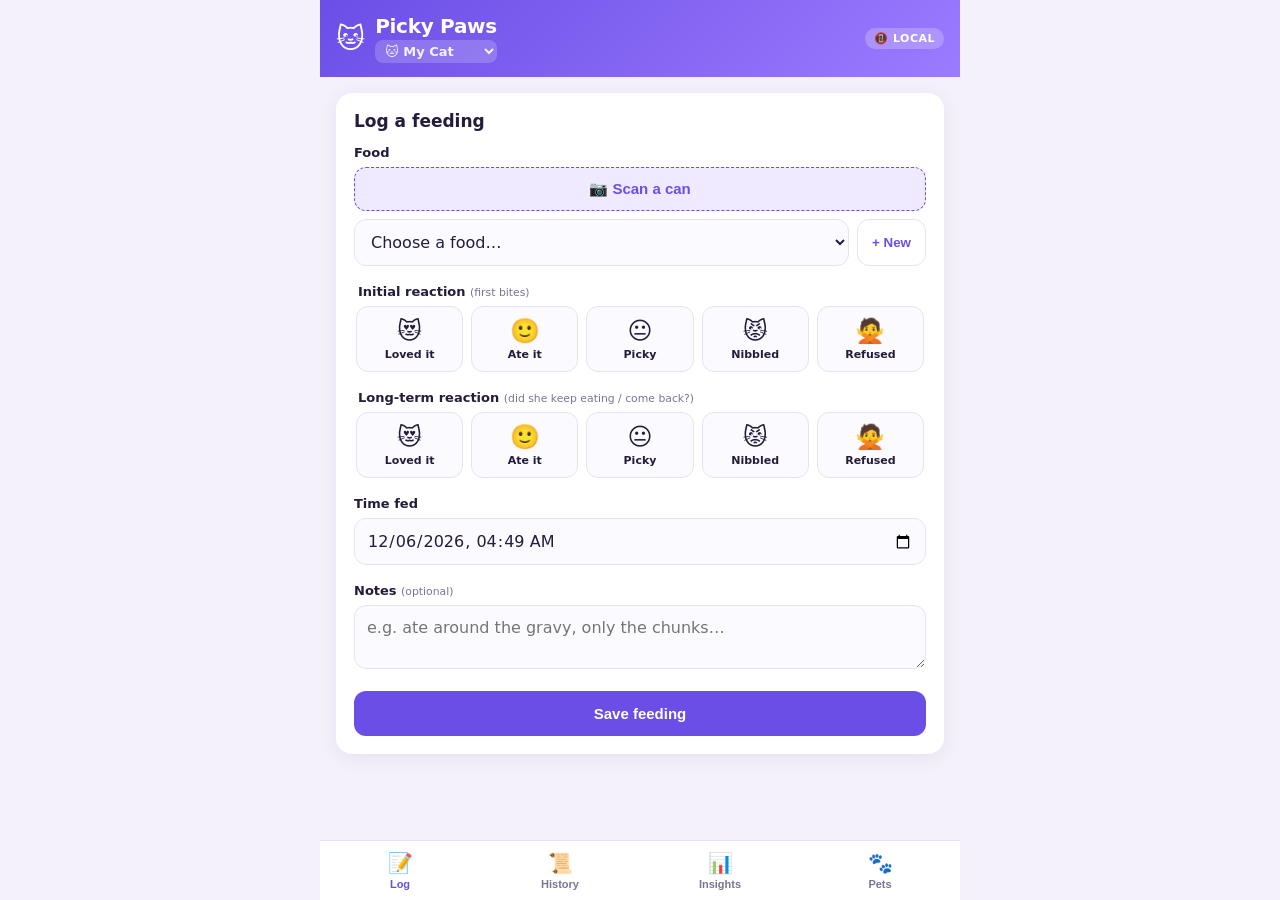
==== index.html @ f0c49b37 "Initial commit: Picky Paws cat food tracker Local-first static web app (no build step): food logging" ====
<!DOCTYPE html>
<html lang="en">
<head>
  <meta charset="UTF-8" />
  <meta name="viewport" content="width=device-width, initial-scale=1, viewport-fit=cover" />
  <meta name="theme-color" content="#6b4ee6" />
  <title>Picky Paws — Cat Food Tracker</title>
  <link rel="manifest" href="manifest.webmanifest" />
  <link rel="icon" href="data:image/svg+xml,%3Csvg xmlns='http://www.w3.org/2000/svg' viewBox='0 0 100 100'%3E%3Ctext y='.9em' font-size='90'%3E%F0%9F%90%B1%3C/text%3E%3C/svg%3E" />
  <link rel="stylesheet" href="css/styles.css" />
</head>
<body>
  <header class="app-header">
    <div class="brand">
      <span class="brand-emoji">🐱</span>
      <div>
        <h1>Picky Paws</h1>
        <p class="tagline" id="petSwitcherWrap"></p>
      </div>
    </div>
    <span class="mode-badge" id="modeBadge" title="Where your data is stored"></span>
  </header>

  <main>
    <!-- LOG tab -->
    <section class="tab" id="tab-log" data-tab="log">
      <form id="entryForm" class="card">
        <h2>Log a feeding</h2>

        <label class="field">
          <span>Food</span>
          <button type="button" id="scanBtn" class="scan-btn">📷 Scan a can</button>
          <div class="food-row">
            <select id="foodSelect" required></select>
            <button type="button" id="addFoodBtn" class="ghost-btn" title="Add a custom food">+ New</button>
          </div>
        </label>

        <fieldset class="field">
          <legend>Initial reaction <small>(first bites)</small></legend>
          <div class="reaction-grid" id="initialReactions"></div>
        </fieldset>

        <fieldset class="field">
          <legend>Long-term reaction <small>(did she keep eating / come back?)</small></legend>
          <div class="reaction-grid" id="longtermReactions"></div>
        </fieldset>

        <label class="field">
          <span>Time fed</span>
          <input type="datetime-local" id="fedAt" required />
        </label>

        <label class="field">
          <span>Notes <small>(optional)</small></span>
          <textarea id="notes" rows="2" placeholder="e.g. ate around the gravy, only the chunks…"></textarea>
        </label>

        <button type="submit" class="primary-btn">Save feeding</button>
        <p class="form-msg" id="entryMsg" hidden></p>
      </form>
    </section>

    <!-- HISTORY tab -->
    <section class="tab" id="tab-history" data-tab="history" hidden>
      <div class="card">
        <h2>History</h2>
        <div id="historyList" class="history-list"></div>
      </div>
    </section>

    <!-- INSIGHTS tab -->
    <section class="tab" id="tab-insights" data-tab="insights" hidden>
      <div class="kpi-grid" id="kpiGrid"></div>
      <div class="card">
        <h2>Reaction breakdown</h2>
        <div id="breakdownChart"></div>
      </div>
      <div class="card">
        <h2>Acceptance over time</h2>
        <div id="trendChart"></div>
      </div>
      <div class="card">
        <h2>Food leaderboard</h2>
        <p class="muted">Ranked by her average initial reaction. Watch the <strong>drift</strong> column — that's foods she loves at first but cools on.</p>
        <div id="leaderboard"></div>
      </div>
    </section>

    <!-- PETS tab -->
    <section class="tab" id="tab-pets" data-tab="pets" hidden>
      <div class="card">
        <h2>Pets &amp; profiles</h2>
        <div id="petList" class="pet-list"></div>
        <button type="button" id="addPetBtn" class="primary-btn">+ Add a pet</button>
      </div>
      <div class="card">
        <h2>Data</h2>
        <p class="muted">Your log lives <span id="dataLocation"></span>.</p>
        <div class="btn-row">
          <button type="button" id="exportBtn" class="ghost-btn">Export JSON</button>
          <button type="button" id="importBtn" class="ghost-btn">Import JSON</button>
          <input type="file" id="importFile" accept="application/json" hidden />
        </div>
      </div>
    </section>
  </main>

  <nav class="tab-bar">
    <button class="tab-btn active" data-go="log"><span>📝</span>Log</button>
    <button class="tab-btn" data-go="history"><span>📜</span>History</button>
    <button class="tab-btn" data-go="insights"><span>📊</span>Insights</button>
    <button class="tab-btn" data-go="pets"><span>🐾</span>Pets</button>
  </nav>

  <!-- Generic modal host -->
  <div class="modal-backdrop" id="modalBackdrop" hidden>
    <div class="modal card" id="modalBox"></div>
  </div>

  <script type="module" src="js/app.js"></script>
</body>
</html>
---- css/styles.css ----
:root {
  --bg: #f4f1fb;
  --card: #ffffff;
  --ink: #241c3a;
  --muted: #7b7494;
  --line: #e7e2f3;
  --brand: #6b4ee6;
  --brand-soft: #efeaff;
  --good: #2bb673;
  --bad: #e0556b;
  --warn: #e8a33d;
  --radius: 16px;
  --shadow: 0 4px 18px rgba(60, 40, 120, 0.08);
}

* { box-sizing: border-box; }

html, body {
  margin: 0;
  background: var(--bg);
  color: var(--ink);
  font-family: -apple-system, BlinkMacSystemFont, "Segoe UI", Roboto, system-ui, sans-serif;
  -webkit-font-smoothing: antialiased;
}

body {
  max-width: 640px;
  margin: 0 auto;
  padding-bottom: calc(72px + env(safe-area-inset-bottom));
  min-height: 100vh;
}

/* ── Header ── */
.app-header {
  position: sticky;
  top: 0;
  z-index: 10;
  display: flex;
  align-items: center;
  justify-content: space-between;
  gap: 12px;
  padding: 14px 16px calc(14px);
  padding-top: calc(14px + env(safe-area-inset-top));
  background: linear-gradient(135deg, var(--brand), #9b7bff);
  color: #fff;
}
.brand { display: flex; align-items: center; gap: 10px; }
.brand-emoji { font-size: 28px; }
.app-header h1 { margin: 0; font-size: 20px; font-weight: 700; letter-spacing: -0.3px; }
.tagline { margin: 2px 0 0; font-size: 13px; opacity: 0.92; }
.tagline select {
  background: rgba(255,255,255,0.2);
  color: #fff;
  border: none;
  border-radius: 8px;
  padding: 3px 6px;
  font-size: 13px;
  font-weight: 600;
}
.tagline select option { color: var(--ink); }
.mode-badge {
  font-size: 11px;
  font-weight: 700;
  text-transform: uppercase;
  letter-spacing: 0.5px;
  background: rgba(255,255,255,0.22);
  padding: 4px 9px;
  border-radius: 999px;
  white-space: nowrap;
}

/* ── Layout ── */
main { padding: 16px; }
.tab { animation: fade 0.18s ease; }
@keyframes fade { from { opacity: 0; transform: translateY(4px); } to { opacity: 1; } }

.card {
  background: var(--card);
  border-radius: var(--radius);
  box-shadow: var(--shadow);
  padding: 18px;
  margin-bottom: 16px;
}
.card h2 { margin: 0 0 14px; font-size: 17px; }
.muted { color: var(--muted); font-size: 13px; line-height: 1.5; }

/* ── Form ── */
.field { display: block; margin-bottom: 18px; border: none; padding: 0; }
.field > span, legend { display: block; font-size: 13px; font-weight: 600; margin-bottom: 7px; }
.field small, legend small { color: var(--muted); font-weight: 400; }

select, input, textarea {
  width: 100%;
  font: inherit;
  color: var(--ink);
  background: #fbfaff;
  border: 1.5px solid var(--line);
  border-radius: 12px;
  padding: 12px;
}
select:focus, input:focus, textarea:focus {
  outline: none;
  border-color: var(--brand);
  box-shadow: 0 0 0 3px var(--brand-soft);
}
textarea { resize: vertical; }

.food-row { display: flex; gap: 8px; }
.food-row select { flex: 1; }
.food-row input { flex: 1; }

.scan-btn {
  width: 100%;
  border: 1.5px dashed var(--brand);
  background: var(--brand-soft);
  color: var(--brand);
  font-weight: 700;
  font-size: 15px;
  padding: 12px;
  border-radius: 12px;
  cursor: pointer;
  margin-bottom: 8px;
}
.scan-btn:active { transform: scale(0.99); }

/* Camera viewport in the scan modal */
.scanner {
  position: relative;
  width: 100%;
  aspect-ratio: 4 / 3;
  background: #000;
  border-radius: 12px;
  overflow: hidden;
  margin-bottom: 10px;
}
.scanner video { width: 100%; height: 100%; object-fit: cover; }
.scan-reticle {
  position: absolute;
  inset: 22% 12%;
  border: 3px solid rgba(255, 255, 255, 0.9);
  border-radius: 12px;
  box-shadow: 0 0 0 100vmax rgba(0, 0, 0, 0.22);
  pointer-events: none;
}
details.manual { margin: 2px 0 10px; font-size: 14px; }
details.manual summary { cursor: pointer; color: var(--brand); font-weight: 600; }
code {
  background: var(--bg);
  padding: 2px 6px;
  border-radius: 6px;
  font-size: 13px;
  font-family: ui-monospace, SFMono-Regular, Menlo, monospace;
}

.reaction-grid {
  display: grid;
  grid-template-columns: repeat(auto-fit, minmax(86px, 1fr));
  gap: 8px;
}
.reaction-grid label {
  position: relative;
  display: flex;
  flex-direction: column;
  align-items: center;
  gap: 3px;
  padding: 10px 4px;
  border: 1.5px solid var(--line);
  border-radius: 12px;
  cursor: pointer;
  text-align: center;
  background: #fbfaff;
  transition: border-color .12s, background .12s;
}
.reaction-grid label .emoji { font-size: 24px; }
.reaction-grid label .name { font-size: 11px; font-weight: 600; }
.reaction-grid input { position: absolute; opacity: 0; pointer-events: none; }
.reaction-grid label:has(input:checked) {
  border-color: var(--brand);
  background: var(--brand-soft);
  box-shadow: 0 0 0 2px var(--brand-soft);
}

/* ── Buttons ── */
.primary-btn {
  width: 100%;
  border: none;
  background: var(--brand);
  color: #fff;
  font-weight: 700;
  font-size: 15px;
  padding: 14px;
  border-radius: 12px;
  cursor: pointer;
}
.primary-btn:active { transform: scale(0.99); }
.ghost-btn {
  border: 1.5px solid var(--line);
  background: #fff;
  color: var(--brand);
  font-weight: 600;
  padding: 10px 14px;
  border-radius: 12px;
  cursor: pointer;
  white-space: nowrap;
}
.btn-row { display: flex; gap: 8px; flex-wrap: wrap; }
.form-msg {
  margin: 12px 0 0;
  padding: 10px 12px;
  border-radius: 10px;
  font-size: 14px;
  font-weight: 600;
  background: #e7f8ef;
  color: var(--good);
}

/* ── History ── */
.history-list { display: flex; flex-direction: column; gap: 10px; }
.entry {
  display: flex;
  align-items: flex-start;
  gap: 12px;
  padding: 12px;
  border: 1.5px solid var(--line);
  border-radius: 12px;
}
.entry .react-emojis { font-size: 22px; white-space: nowrap; }
.entry .body { flex: 1; min-width: 0; }
.entry .food { font-weight: 600; font-size: 14px; }
.entry .when { font-size: 12px; color: var(--muted); margin-top: 2px; }
.entry .note { font-size: 13px; margin-top: 6px; color: #4a4360; }
.entry .row-actions { display: flex; gap: 6px; }
.icon-btn {
  border: none; background: none; cursor: pointer;
  font-size: 15px; padding: 4px; color: var(--muted); border-radius: 8px;
}
.icon-btn:hover { background: var(--bg); }
.empty { text-align: center; color: var(--muted); padding: 28px 8px; font-size: 14px; }

/* ── KPIs ── */
.kpi-grid {
  display: grid;
  grid-template-columns: repeat(2, 1fr);
  gap: 12px;
  margin-bottom: 16px;
}
.kpi {
  background: var(--card);
  border-radius: var(--radius);
  box-shadow: var(--shadow);
  padding: 16px;
}
.kpi .value { font-size: 26px; font-weight: 800; letter-spacing: -0.5px; }
.kpi .label { font-size: 12px; color: var(--muted); margin-top: 2px; }

/* ── Charts ── */
.bar-row { display: flex; align-items: center; gap: 10px; margin: 7px 0; font-size: 13px; }
.bar-row .bar-label { width: 96px; flex-shrink: 0; }
.bar-track { flex: 1; background: var(--bg); border-radius: 999px; height: 18px; overflow: hidden; }
.bar-fill { display: block; height: 100%; border-radius: 999px; background: var(--brand); }
.bar-row .bar-val { width: 34px; text-align: right; color: var(--muted); font-variant-numeric: tabular-nums; }

.spark { display: flex; align-items: flex-end; gap: 6px; height: 120px; padding-top: 8px; }
.spark .col { flex: 1; display: flex; flex-direction: column; align-items: center; gap: 4px; height: 100%; justify-content: flex-end; }
.spark .col .stalk { width: 100%; max-width: 34px; background: var(--brand); border-radius: 6px 6px 0 0; }
.spark .col .cap { font-size: 10px; color: var(--muted); }

/* ── Leaderboard ── */
.lb-row {
  display: grid;
  grid-template-columns: 1fr auto auto;
  gap: 8px 12px;
  align-items: center;
  padding: 10px 0;
  border-bottom: 1px solid var(--line);
  font-size: 14px;
}
.lb-row:last-child { border-bottom: none; }
.lb-row .lb-name { font-weight: 600; }
.lb-row .lb-sub { font-size: 12px; color: var(--muted); }
.lb-stat { text-align: right; font-variant-numeric: tabular-nums; }
.drift-up { color: var(--good); font-weight: 700; }
.drift-down { color: var(--bad); font-weight: 700; }
.drift-flat { color: var(--muted); }

/* ── Pets ── */
.pet-list { display: flex; flex-direction: column; gap: 10px; margin-bottom: 14px; }
.pet {
  display: flex; align-items: center; gap: 12px;
  padding: 12px; border: 1.5px solid var(--line); border-radius: 12px;
}
.pet.active { border-color: var(--brand); background: var(--brand-soft); }
.pet .avatar { font-size: 26px; }
.pet .info { flex: 1; }
.pet .info .name { font-weight: 600; }
.pet .info .meta { font-size: 12px; color: var(--muted); }

/* ── Tab bar ── */
.tab-bar {
  position: fixed;
  bottom: 0;
  left: 0;
  right: 0;
  max-width: 640px;
  margin: 0 auto;
  display: flex;
  background: rgba(255,255,255,0.96);
  backdrop-filter: blur(8px);
  border-top: 1px solid var(--line);
  padding-bottom: env(safe-area-inset-bottom);
}
.tab-btn {
  flex: 1;
  border: none;
  background: none;
  padding: 10px 4px;
  font-size: 11px;
  font-weight: 600;
  color: var(--muted);
  cursor: pointer;
  display: flex;
  flex-direction: column;
  align-items: center;
  gap: 3px;
}
.tab-btn span { font-size: 20px; }
.tab-btn.active { color: var(--brand); }

/* ── Modal ── */
.modal-backdrop {
  position: fixed; inset: 0; z-index: 50;
  background: rgba(30,20,60,0.45);
  display: flex; align-items: center; justify-content: center;
  padding: 16px;
}
/* `display:flex` above would otherwise override the `hidden` attribute,
   leaving the empty modal + overlay permanently on screen. */
.modal-backdrop[hidden] { display: none; }
.modal { width: 100%; max-width: 440px; margin: 0; max-height: 88vh; overflow-y: auto; }
.modal h2 { margin-top: 0; }
.modal .btn-row { margin-top: 16px; }
.modal .field { margin-bottom: 14px; }
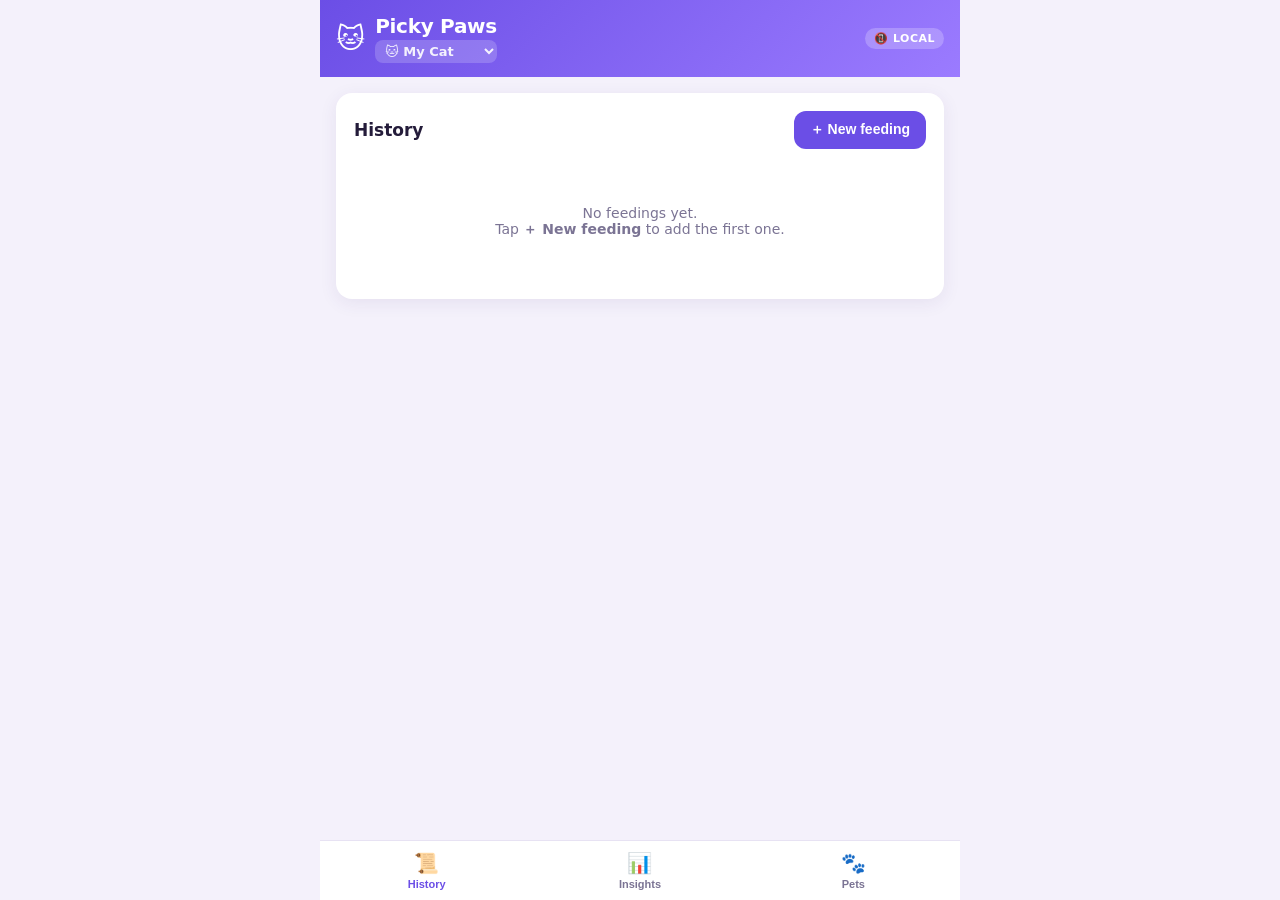
==== commit 3a4f68fd: "Simplify to one rating + History-first entry UX - Collapse initial/long-term reactions into a single" ====
--- a/index.html
+++ b/index.html
@@ -22,49 +22,13 @@
   </header>
 
   <main>
-    <!-- LOG tab -->
-    <section class="tab" id="tab-log" data-tab="log">
-      <form id="entryForm" class="card">
-        <h2>Log a feeding</h2>
-
-        <label class="field">
-          <span>Food</span>
-          <button type="button" id="scanBtn" class="scan-btn">📷 Scan a can</button>
-          <div class="food-row">
-            <select id="foodSelect" required></select>
-            <button type="button" id="addFoodBtn" class="ghost-btn" title="Add a custom food">+ New</button>
-          </div>
-        </label>
-
-        <fieldset class="field">
-          <legend>Initial reaction <small>(first bites)</small></legend>
-          <div class="reaction-grid" id="initialReactions"></div>
-        </fieldset>
-
-        <fieldset class="field">
-          <legend>Long-term reaction <small>(did she keep eating / come back?)</small></legend>
-          <div class="reaction-grid" id="longtermReactions"></div>
-        </fieldset>
-
-        <label class="field">
-          <span>Time fed</span>
-          <input type="datetime-local" id="fedAt" required />
-        </label>
-
-        <label class="field">
-          <span>Notes <small>(optional)</small></span>
-          <textarea id="notes" rows="2" placeholder="e.g. ate around the gravy, only the chunks…"></textarea>
-        </label>
-
-        <button type="submit" class="primary-btn">Save feeding</button>
-        <p class="form-msg" id="entryMsg" hidden></p>
-      </form>
-    </section>
-
-    <!-- HISTORY tab -->
-    <section class="tab" id="tab-history" data-tab="history" hidden>
+    <!-- HISTORY tab (default) -->
+    <section class="tab" id="tab-history" data-tab="history">
       <div class="card">
-        <h2>History</h2>
+        <div class="history-head">
+          <h2>History</h2>
+          <button type="button" id="newEntryBtn" class="primary-btn compact">＋ New feeding</button>
+        </div>
         <div id="historyList" class="history-list"></div>
       </div>
     </section>
@@ -82,7 +46,7 @@
       </div>
       <div class="card">
         <h2>Food leaderboard</h2>
-        <p class="muted">Ranked by her average initial reaction. Watch the <strong>drift</strong> column — that's foods she loves at first but cools on.</p>
+        <p class="muted">Her foods ranked by average rating — best-liked at the top.</p>
         <div id="leaderboard"></div>
       </div>
     </section>
@@ -107,13 +71,18 @@
   </main>
 
   <nav class="tab-bar">
-    <button class="tab-btn active" data-go="log"><span>📝</span>Log</button>
-    <button class="tab-btn" data-go="history"><span>📜</span>History</button>
+    <button class="tab-btn active" data-go="history"><span>📜</span>History</button>
     <button class="tab-btn" data-go="insights"><span>📊</span>Insights</button>
     <button class="tab-btn" data-go="pets"><span>🐾</span>Pets</button>
   </nav>
 
-  <!-- Generic modal host -->
+  <!-- New-feeding form lives in its own modal layer (below the utility modal,
+       so Scan / Add-food can stack on top of it) -->
+  <div class="modal-backdrop" id="entryBackdrop" hidden>
+    <div class="modal card" id="entryBox"></div>
+  </div>
+
+  <!-- Generic utility modal host (scan, add food, edit, pets) -->
   <div class="modal-backdrop" id="modalBackdrop" hidden>
     <div class="modal card" id="modalBox"></div>
   </div>
--- a/css/styles.css
+++ b/css/styles.css
@@ -268,7 +268,7 @@
 /* ── Leaderboard ── */
 .lb-row {
   display: grid;
-  grid-template-columns: 1fr auto auto;
+  grid-template-columns: 1fr auto;
   gap: 8px 12px;
   align-items: center;
   padding: 10px 0;
@@ -278,10 +278,8 @@
 .lb-row:last-child { border-bottom: none; }
 .lb-row .lb-name { font-weight: 600; }
 .lb-row .lb-sub { font-size: 12px; color: var(--muted); }
-.lb-stat { text-align: right; font-variant-numeric: tabular-nums; }
-.drift-up { color: var(--good); font-weight: 700; }
-.drift-down { color: var(--bad); font-weight: 700; }
-.drift-flat { color: var(--muted); }
+.lb-stat { text-align: right; font-variant-numeric: tabular-nums; font-weight: 700; font-size: 16px; }
+.lb-stat .lb-unit { color: var(--muted); font-weight: 400; font-size: 12px; }
 
 /* ── Pets ── */
 .pet-list { display: flex; flex-direction: column; gap: 10px; margin-bottom: 14px; }
@@ -340,3 +338,56 @@
 .modal h2 { margin-top: 0; }
 .modal .btn-row { margin-top: 16px; }
 .modal .field { margin-bottom: 14px; }
+
+/* Entry modal sits just below the utility modal so Scan / Add-food stack on top */
+#entryBackdrop { z-index: 45; }
+
+.modal-head {
+  display: flex;
+  align-items: center;
+  justify-content: space-between;
+  margin-bottom: 4px;
+}
+.modal-head h2 { margin: 0; }
+.close-x { font-size: 18px; color: var(--muted); }
+
+/* ── History header (title + New button) ── */
+.history-head {
+  display: flex;
+  align-items: center;
+  justify-content: space-between;
+  gap: 12px;
+  margin-bottom: 14px;
+}
+.history-head h2 { margin: 0; }
+.primary-btn.compact { width: auto; padding: 10px 16px; font-size: 14px; }
+
+/* ── Freshly-saved entry highlight ── */
+@keyframes just-added {
+  0%   { background: var(--brand-soft); border-color: var(--brand); transform: translateY(-6px); opacity: 0.4; }
+  30%  { transform: translateY(0); opacity: 1; }
+  100% { background: #fff; border-color: var(--line); }
+}
+.entry.just-added { animation: just-added 1.6s ease-out; }
+
+/* ── Toast ── */
+#toast {
+  position: fixed;
+  left: 50%;
+  bottom: calc(84px + env(safe-area-inset-bottom));
+  transform: translateX(-50%) translateY(20px);
+  z-index: 60;
+  max-width: 88%;
+  background: var(--ink);
+  color: #fff;
+  font-size: 14px;
+  font-weight: 600;
+  padding: 11px 16px;
+  border-radius: 12px;
+  box-shadow: 0 6px 20px rgba(0,0,0,0.25);
+  opacity: 0;
+  pointer-events: none;
+  transition: opacity .2s, transform .2s;
+}
+#toast.show { opacity: 1; transform: translateX(-50%) translateY(0); }
+#toast.error { background: var(--bad); }
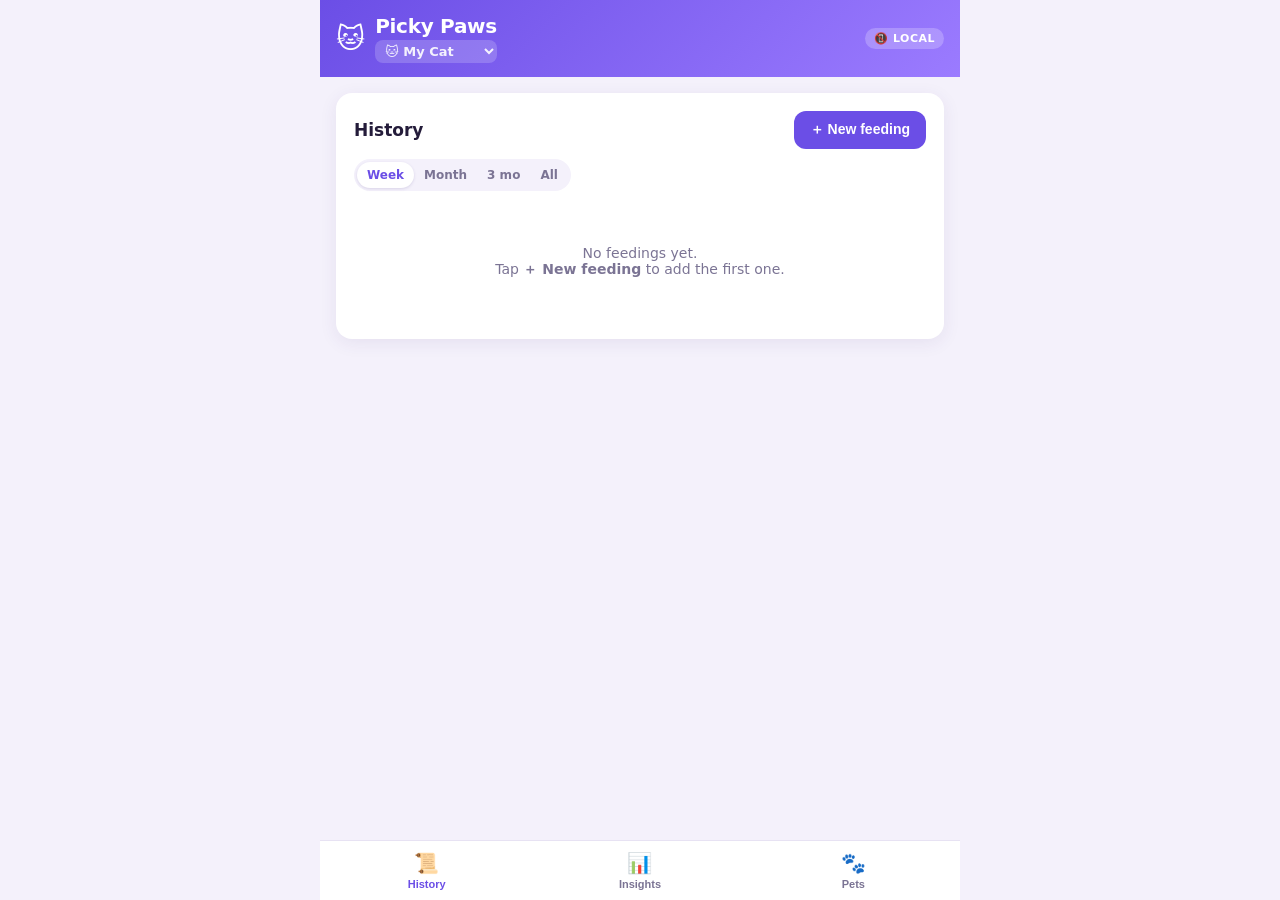
==== commit 662615d1: "History: week/month/3-month/all window + full-history pop-up History now shows the last week by defa" ====
--- a/index.html
+++ b/index.html
@@ -29,12 +29,33 @@
           <h2>History</h2>
           <button type="button" id="newEntryBtn" class="primary-btn compact">＋ New feeding</button>
         </div>
+        <div class="seg history-window" id="historyWindow" role="group" aria-label="Time window"></div>
         <div id="historyList" class="history-list"></div>
       </div>
     </section>
 
     <!-- INSIGHTS tab -->
     <section class="tab" id="tab-insights" data-tab="insights" hidden>
+      <div class="card">
+        <h2>💡 Suggested next</h2>
+        <p class="muted">Foods she rates highly that she hasn't had in the last 2 days. Tap one to log it.</p>
+        <div id="suggestions"></div>
+      </div>
+      <div class="card">
+        <div class="board-head">
+          <h2>🏆 Favorites</h2>
+          <div class="seg" id="prefWindow" role="group" aria-label="Time window"></div>
+        </div>
+        <p class="muted">Ranked by her average rating. Foods tried only once or twice count a little less.</p>
+        <div id="leaderboard"></div>
+      </div>
+      <div class="card">
+        <div class="board-head">
+          <h2>🔁 Most fed</h2>
+          <div class="seg" id="freqWindow" role="group" aria-label="Time window"></div>
+        </div>
+        <div id="freqBoard"></div>
+      </div>
       <div class="kpi-grid" id="kpiGrid"></div>
       <div class="card">
         <h2>Reaction breakdown</h2>
@@ -44,15 +65,14 @@
         <h2>Acceptance over time</h2>
         <div id="trendChart"></div>
       </div>
-      <div class="card">
-        <h2>Food leaderboard</h2>
-        <p class="muted">Her foods ranked by average rating — best-liked at the top.</p>
-        <div id="leaderboard"></div>
-      </div>
     </section>
 
     <!-- PETS tab -->
     <section class="tab" id="tab-pets" data-tab="pets" hidden>
+      <div class="card" id="accountCard" hidden>
+        <h2>Account</h2>
+        <div id="accountBox"></div>
+      </div>
       <div class="card">
         <h2>Pets &amp; profiles</h2>
         <div id="petList" class="pet-list"></div>
@@ -67,6 +87,11 @@
           <input type="file" id="importFile" accept="application/json" hidden />
         </div>
       </div>
+      <div class="card">
+        <h2>Help</h2>
+        <p class="muted">New here (or house-sitting)? The guide covers signing in, logging a feeding, and scanning cans.</p>
+        <a class="ghost-btn" href="help.html" style="display:inline-block;text-decoration:none">📖 How to use Picky Paws</a>
+      </div>
     </section>
   </main>
 
@@ -75,6 +100,9 @@
     <button class="tab-btn" data-go="insights"><span>📊</span>Insights</button>
     <button class="tab-btn" data-go="pets"><span>🐾</span>Pets</button>
   </nav>
+
+  <!-- Login gate (shown only in shared mode when signed out) -->
+  <div class="auth-gate" id="authGate" hidden></div>
 
   <!-- New-feeding form lives in its own modal layer (below the utility modal,
        so Scan / Add-food can stack on top of it) -->
--- a/css/styles.css
+++ b/css/styles.css
@@ -362,13 +362,55 @@
 .history-head h2 { margin: 0; }
 .primary-btn.compact { width: auto; padding: 10px 16px; font-size: 14px; }
 
-/* ── Freshly-saved entry highlight ── */
+/* ── Freshly-saved entry: a flashy "pop" celebration ── */
 @keyframes just-added {
-  0%   { background: var(--brand-soft); border-color: var(--brand); transform: translateY(-6px); opacity: 0.4; }
-  30%  { transform: translateY(0); opacity: 1; }
-  100% { background: #fff; border-color: var(--line); }
-}
-.entry.just-added { animation: just-added 1.6s ease-out; }
+  0% {
+    transform: scale(0.85) translateY(-16px);
+    opacity: 0;
+    background: #fff;
+    box-shadow: 0 0 0 0 rgba(107, 78, 230, 0);
+  }
+  14% {
+    transform: scale(1.06) translateY(0);
+    opacity: 1;
+    background: var(--brand-soft);
+    border-color: var(--brand);
+    box-shadow: 0 0 0 6px rgba(107, 78, 230, 0.30), 0 12px 32px rgba(107, 78, 230, 0.45);
+  }
+  32% {
+    transform: scale(0.99);
+    background: #e7f8ef;            /* success-green flash */
+    border-color: var(--good);
+    box-shadow: 0 0 0 5px rgba(43, 182, 115, 0.28), 0 8px 22px rgba(43, 182, 115, 0.30);
+  }
+  50% {
+    transform: scale(1);
+    background: var(--brand-soft);
+    border-color: var(--brand);
+    box-shadow: 0 0 0 4px rgba(107, 78, 230, 0.18);
+  }
+  100% {
+    background: #fff;
+    border-color: var(--line);
+    box-shadow: 0 0 0 0 rgba(107, 78, 230, 0);
+  }
+}
+.entry.just-added {
+  position: relative;
+  z-index: 1;
+  animation: just-added 2.4s cubic-bezier(.34, 1.56, .64, 1);
+}
+/* the reaction emoji gives a bouncy pop of its own */
+@keyframes pop-emoji {
+  0%   { transform: scale(0.4) rotate(-18deg); }
+  45%  { transform: scale(1.45) rotate(10deg); }
+  70%  { transform: scale(0.9) rotate(-4deg); }
+  100% { transform: scale(1) rotate(0); }
+}
+.entry.just-added .react-emojis {
+  display: inline-block;
+  animation: pop-emoji 0.9s 0.1s cubic-bezier(.34, 1.56, .64, 1) both;
+}
 
 /* ── Toast ── */
 #toast {
@@ -391,3 +433,150 @@
 }
 #toast.show { opacity: 1; transform: translateX(-50%) translateY(0); }
 #toast.error { background: var(--bad); }
+
+/* ── Login gate ── */
+.auth-gate {
+  position: fixed; inset: 0; z-index: 100;
+  background: linear-gradient(135deg, var(--brand), #9b7bff);
+  display: flex; align-items: center; justify-content: center;
+  padding: 20px;
+}
+.auth-gate[hidden] { display: none; }
+.auth-card { width: 100%; max-width: 380px; margin: 0; }
+.auth-brand { display: flex; align-items: center; gap: 10px; margin-bottom: 6px; }
+.auth-brand h1 { margin: 0; font-size: 22px; }
+.auth-brand .brand-emoji { font-size: 30px; }
+.auth-card .primary-btn { margin-top: 4px; }
+.auth-card .ghost-btn { width: 100%; margin-top: 8px; }
+.auth-msg { color: var(--bad); font-size: 13px; min-height: 18px; margin: 10px 0 0; }
+.auth-foot { text-align: center; margin: 14px 0 0; font-size: 13px; }
+.auth-foot a { color: var(--brand); font-weight: 600; }
+
+/* Attribution line on a history entry */
+.entry .byline { font-size: 11px; color: var(--muted); margin-top: 5px; font-style: italic; }
+
+/* ── Food picker (search-as-you-type) ── */
+.picker [hidden] { display: none !important; }
+.picker-input { width: 100%; }
+.picker-list {
+  margin-top: 8px;
+  max-height: 290px;
+  overflow-y: auto;
+  -webkit-overflow-scrolling: touch;
+  border: 1px solid var(--line);
+  border-radius: 12px;
+  background: var(--card);
+}
+.picker.compact .picker-list { max-height: 220px; }
+.picker-group {
+  position: sticky;
+  top: 0;
+  z-index: 1;
+  padding: 7px 12px 5px;
+  font-size: 11px;
+  font-weight: 700;
+  letter-spacing: 0.4px;
+  text-transform: uppercase;
+  color: var(--muted);
+  background: var(--bg);
+  border-bottom: 1px solid var(--line);
+}
+.picker-item {
+  display: flex;
+  align-items: center;
+  justify-content: space-between;
+  gap: 10px;
+  width: 100%;
+  min-height: 44px;
+  padding: 9px 12px;
+  border: none;
+  border-bottom: 1px solid var(--line);
+  background: none;
+  font: inherit;
+  font-size: 15px;
+  color: var(--ink);
+  text-align: left;
+  cursor: pointer;
+}
+.picker-item:last-of-type { border-bottom: none; }
+.picker-item:active, .picker-item:hover { background: var(--brand-soft); }
+.picker-item .pi-name { min-width: 0; }
+.picker-item .pi-name small { display: block; font-size: 12px; color: var(--muted); margin-top: 1px; }
+.picker-item .pi-meta { flex-shrink: 0; font-size: 12px; color: var(--muted); white-space: nowrap; }
+.picker-empty { padding: 14px 12px; font-size: 14px; color: var(--muted); }
+.picker-add {
+  display: block;
+  width: 100%;
+  padding: 12px;
+  border: none;
+  border-top: 1px solid var(--line);
+  background: none;
+  font: inherit;
+  font-size: 14px;
+  font-weight: 600;
+  color: var(--brand);
+  text-align: left;
+  cursor: pointer;
+}
+.picker-chosen {
+  display: flex;
+  align-items: center;
+  justify-content: space-between;
+  gap: 10px;
+  padding: 10px 12px;
+  border: 1.5px solid var(--brand);
+  border-radius: 12px;
+  background: var(--brand-soft);
+}
+.picker-chosen .pc-name { font-weight: 700; font-size: 15px; }
+.picker-chosen .pc-sub { font-size: 12px; color: var(--muted); margin-top: 1px; }
+.link-btn {
+  flex-shrink: 0;
+  border: none;
+  background: none;
+  padding: 6px 2px;
+  font: inherit;
+  font-size: 14px;
+  font-weight: 600;
+  color: var(--brand);
+  cursor: pointer;
+}
+
+/* ── New-can lookup ── */
+.lookup-status {
+  margin: 4px 0 14px;
+  padding: 10px 12px;
+  border-radius: 12px;
+  background: var(--bg);
+  font-size: 13px;
+  line-height: 1.45;
+}
+.lookup-status.found { background: #e8f7ef; }
+.lookup-status em { font-style: normal; color: var(--muted); }
+.food-fields .field { margin-bottom: 12px; }
+.food-preview { margin: -2px 0 12px; }
+
+/* ── Insights: boards ── */
+.board-head { display: flex; align-items: center; justify-content: space-between; gap: 10px; flex-wrap: wrap; margin-bottom: 6px; }
+.board-head h2 { margin: 0; }
+.seg { display: inline-flex; background: var(--bg); border-radius: 999px; padding: 3px; }
+.seg button {
+  border: none; background: none; font: inherit; font-size: 12px; font-weight: 600;
+  color: var(--muted); padding: 6px 10px; border-radius: 999px; cursor: pointer; white-space: nowrap;
+}
+.seg button.on { background: var(--card); color: var(--brand); box-shadow: 0 1px 3px rgba(60, 40, 120, 0.15); }
+.lb-row { grid-template-columns: 22px 1fr auto; }
+.lb-rank { font-size: 13px; font-weight: 700; color: var(--muted); text-align: center; font-variant-numeric: tabular-nums; }
+.lb-row .lb-sub + .lb-sub { margin-top: 2px; }
+.see-all { width: 100%; margin-top: 10px; }
+.suggest-row {
+  width: 100%; border: none; border-bottom: 1px solid var(--line); background: none;
+  font: inherit; color: inherit; text-align: left; cursor: pointer;
+}
+.suggest-row:last-child { border-bottom: none; }
+.suggest-row:active { background: var(--brand-soft); }
+.suggest-go { font-size: 13px; font-weight: 600; color: var(--brand); white-space: nowrap; }
+
+/* ── History window ── */
+.history-window { margin: -4px 0 12px; }
+#fullHistoryList { margin-top: 8px; }
